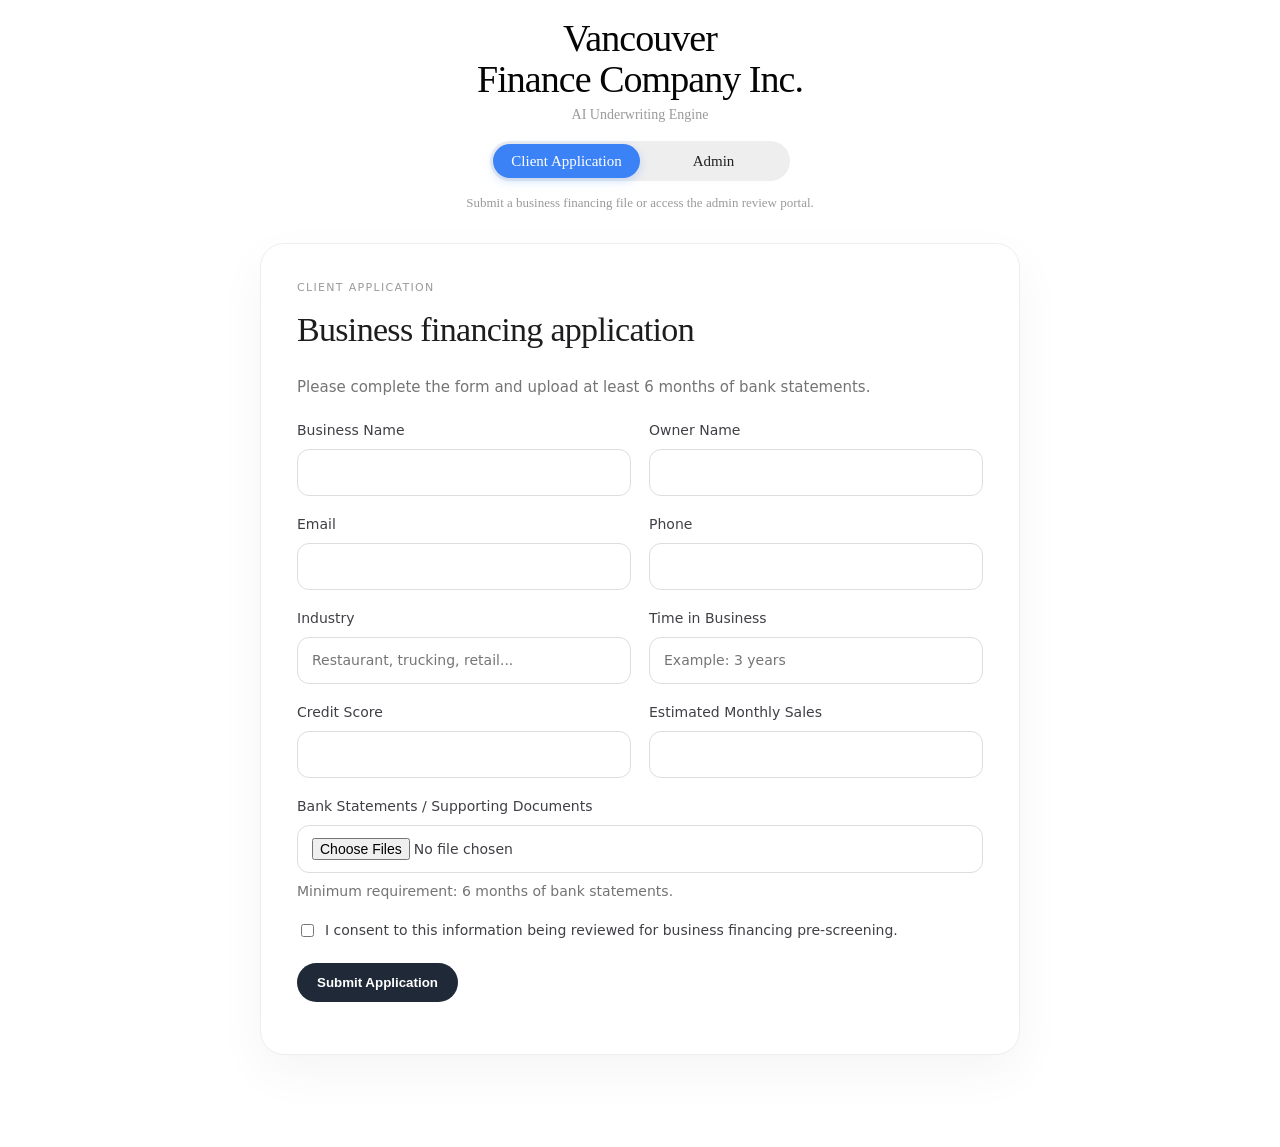
==== index.html @ 7d9a978a "Update landing admin link to latest Apps Script deployment" ====
<!doctype html>
<html lang="en">
<head>
  <meta charset="UTF-8" />
  <meta name="viewport" content="width=device-width, initial-scale=1.0" />
  <title>Vancouver Finance Company Inc. | AI Underwriting Engine</title>
  <link rel="stylesheet" href="styles.css" />
  <link rel="stylesheet" href="premium-landing.css" />
</head>
<body class="landing-page">
  <main id="top" class="landing-tabs-shell">
    <section class="landing-tabs-card">
      <div class="landing-logo">VFC</div>
      <h1>Vancouver<br />Finance Company Inc.</h1>
      <p class="landing-subtitle">AI Underwriting Engine</p>

      <div class="landing-tabs">
        <a class="landing-tab primary-tab" href="#apply">Client Application</a>
        <a class="landing-tab" href="https://script.google.com/macros/s/AKfycbyyrmoOGshXpl2N6sewCrq27sXVSqr7CflL_bt0Sd1e2dmcgBIK47Dx4dWyozNFEbI/exec?page=admin">Admin</a>
      </div>

      <p class="landing-note">Submit a business financing file or access the admin review portal.</p>
    </section>

    <section id="apply" class="section-card application-section simple-application-card">
      <div class="section-heading">
        <p class="eyebrow">Client Application</p>
        <h2>Business financing application</h2>
        <p>Please complete the form and upload at least 6 months of bank statements.</p>
      </div>

      <form id="applicationForm" class="form-card inner-form">
        <div class="grid">
          <label>Business Name<input name="businessName" required /></label>
          <label>Owner Name<input name="ownerName" required /></label>
          <label>Email<input name="email" type="email" required /></label>
          <label>Phone<input name="phone" required /></label>
          <label>Industry<input name="industry" placeholder="Restaurant, trucking, retail..." /></label>
          <label>Time in Business<input name="timeInBusiness" placeholder="Example: 3 years" required /></label>
          <label>Credit Score<input name="creditScore" type="number" min="300" max="900" required /></label>
          <label>Estimated Monthly Sales<input name="monthlySalesEstimate" type="number" min="0" required /></label>
        </div>

        <label class="full">Bank Statements / Supporting Documents
          <input name="documents" type="file" multiple required />
        </label>
        <p class="helper-text">Minimum requirement: 6 months of bank statements.</p>

        <label class="consent">
          <input name="consent" type="checkbox" required />
          I consent to this information being reviewed for business financing pre-screening.
        </label>

        <button type="submit">Submit Application</button>
        <p id="statusMessage" class="status"></p>
      </form>
    </section>
  </main>

  <script src="script.js"></script>
</body>
</html>
---- styles.css ----
* { box-sizing: border-box; }

:root {
  font-family: Inter, ui-sans-serif, system-ui, -apple-system, BlinkMacSystemFont, "Segoe UI", sans-serif;
  color: #111827;
  background: #ffffff;
  line-height: 1.5;
}

html { scroll-behavior: smooth; }
body { margin: 0; background: #ffffff; }
a { color: inherit; text-decoration: none; }

.site-header {
  width: min(1180px, calc(100% - 32px));
  margin: 18px auto 0;
  min-height: 72px;
  padding: 12px 16px;
  display: flex;
  align-items: center;
  justify-content: space-between;
  gap: 20px;
  background: rgba(255,255,255,.88);
  border: 1px solid rgba(17,24,39,.08);
  border-radius: 20px;
  position: sticky;
  top: 12px;
  z-index: 20;
  backdrop-filter: blur(18px);
  box-shadow: 0 18px 50px rgba(15,23,42,.07);
}

.brand { display: flex; align-items: center; gap: 12px; }
.brand-mark {
  width: 46px; height: 46px; border-radius: 14px;
  display: grid; place-items: center;
  background: #111827; color: white; font-weight: 900; letter-spacing: -.03em;
}
.brand strong, .brand small { display: block; }
.brand strong { font-size: 14px; }
.brand small { color: #6b7280; margin-top: 2px; }

nav { display: flex; align-items: center; gap: 22px; font-size: 14px; font-weight: 700; }
.nav-button { padding: 10px 16px; border-radius: 999px; background: #111827; color: white; }

main { width: min(1180px, calc(100% - 32px)); margin: 0 auto; }

.landing-page main { width: 100%; }
.landing-tabs-shell {
  min-height: 100vh;
  display: grid;
  align-items: start;
  justify-items: center;
  padding: 54px 18px 80px;
  background: #ffffff;
}

.landing-tabs-card {
  width: min(760px, 100%);
  text-align: center;
  background: #ffffff;
  border: 1px solid #f1f1f1;
  border-radius: 34px;
  padding: clamp(34px, 8vw, 76px);
  box-shadow: 0 30px 90px rgba(15,23,42,.08);
}

.landing-logo {
  width: 76px;
  height: 76px;
  border-radius: 24px;
  margin: 0 auto 26px;
  display: grid;
  place-items: center;
  background: #111827;
  color: #ffffff;
  font-weight: 950;
  letter-spacing: -.05em;
}

.landing-tabs-card h1 {
  font-size: clamp(44px, 7vw, 76px);
  line-height: .96;
  margin: 0;
  letter-spacing: -.06em;
  color: #111827;
}

.landing-subtitle {
  margin: 22px 0 0;
  font-size: clamp(20px, 3vw, 30px);
  font-weight: 850;
  color: #111827;
}

.landing-tabs {
  margin: 34px auto 0;
  display: grid;
  grid-template-columns: repeat(2, minmax(0,1fr));
  gap: 14px;
  max-width: 560px;
}

.landing-tab {
  min-height: 72px;
  border: 1px solid #d1d5db;
  border-radius: 20px;
  display: grid;
  place-items: center;
  font-size: 18px;
  font-weight: 900;
  background: #ffffff;
  color: #111827;
  transition: transform .18s ease, box-shadow .18s ease;
}

.landing-tab:hover { transform: translateY(-2px); box-shadow: 0 16px 36px rgba(15,23,42,.10); }
.primary-tab { background: #111827; color: #ffffff; border-color: #111827; }
.landing-note { margin: 22px 0 0; color: #6b7280; }
.simple-application-card { width: min(980px, calc(100% - 32px)); margin-top: 28px; }
.helper-text { color: #6b7280; margin: 8px 0 0; font-size: 14px; }

.landing-hero {
  min-height: 680px;
  display: grid;
  grid-template-columns: 1.15fr .85fr;
  gap: 28px;
  align-items: center;
  padding: 70px 0 48px;
}

.simple-hero { padding: 76px 0 36px; }
.hero-copy { padding: 30px 8px; }
.eyebrow {
  margin: 0 0 16px;
  text-transform: uppercase;
  letter-spacing: .16em;
  font-size: 12px;
  color: #6b7280;
  font-weight: 850;
}

h1, h2, h3 { margin-top: 0; letter-spacing: -.035em; }
h1 { font-size: clamp(48px, 6.3vw, 86px); line-height: .98; margin-bottom: 24px; max-width: 900px; }
h2 { font-size: clamp(30px, 4vw, 50px); line-height: 1.05; }
h3 { font-size: 20px; }

.subtitle { color: #4b5563; font-size: clamp(18px, 2vw, 22px); max-width: 760px; }
.hero-actions { display: flex; gap: 12px; flex-wrap: wrap; margin-top: 30px; }
.primary-link, .secondary-link { padding: 14px 20px; border-radius: 999px; font-weight: 850; }
.primary-link { background: #111827; color: white; }
.secondary-link { background: white; border: 1px solid #d1d5db; }

.trust-row { display: flex; gap: 10px; flex-wrap: wrap; margin-top: 34px; }
.trust-row span { padding: 8px 12px; border: 1px solid #d7d9dd; border-radius: 999px; font-size: 12px; font-weight: 750; color: #4b5563; background: rgba(255,255,255,.5); }

.hero-panel {
  background: #111827;
  color: white;
  border-radius: 32px;
  padding: 30px;
  min-height: 510px;
  box-shadow: 0 35px 90px rgba(17,24,39,.2);
  position: relative;
  overflow: hidden;
}
.hero-panel::after { content: ""; position: absolute; width: 280px; height: 280px; border-radius: 50%; right: -100px; top: -90px; background: rgba(255,255,255,.08); }
.panel-topline { display: flex; justify-content: space-between; gap: 16px; color: #cbd5e1; font-size: 13px; }
.panel-topline strong { color: #d1fae5; }
.hero-panel h2 { margin-top: 54px; font-size: 30px; }
.score-orb { width: 112px; height: 112px; border-radius: 50%; display: grid; place-items: center; background: white; color: #111827; font-size: 40px; font-weight: 900; margin: 30px 0; }
.metric-list { display: grid; gap: 10px; }
.metric-list div { display: flex; justify-content: space-between; gap: 20px; padding: 13px 0; border-bottom: 1px solid rgba(255,255,255,.12); }
.metric-list span { color: #94a3b8; }
.panel-note { color: #cbd5e1; font-size: 13px; margin-top: 22px; }

.section-card, .form-card, .dashboard-card {
  background: white;
  border: 1px solid #e5e7eb;
  border-radius: 28px;
  box-shadow: 0 20px 60px rgba(15,23,42,.07);
  padding: clamp(24px, 5vw, 54px);
  margin-bottom: 28px;
}
.section-heading { max-width: 780px; margin-bottom: 34px; }
.section-heading p:last-child { color: #6b7280; font-size: 18px; }

.steps-grid { display: grid; grid-template-columns: repeat(4, minmax(0,1fr)); gap: 14px; }
.steps-grid article { padding: 22px; border: 1px solid #e5e7eb; border-radius: 20px; background: #fafafa; }
.steps-grid article > span { font-size: 12px; font-weight: 900; color: #9ca3af; }
.steps-grid h3 { margin: 24px 0 10px; }
.steps-grid p { color: #6b7280; font-size: 14px; }

.split-section { display: grid; grid-template-columns: .9fr 1.1fr; gap: 28px; margin: 28px 0; }
.dark-card { background: #111827; color: white; margin: 0; }
.dark-card p:last-child { color: #cbd5e1; }
.feature-list { display: grid; gap: 12px; }
.feature-list div { background: white; border: 1px solid #e5e7eb; border-radius: 20px; padding: 22px; display: grid; gap: 6px; }
.feature-list span { color: #6b7280; }

.application-section { margin-top: 28px; }
.inner-form { box-shadow: none; margin: 0; padding: 0; border: 0; }
.grid { display: grid; grid-template-columns: repeat(2, minmax(0,1fr)); gap: 18px; }
label { display: flex; flex-direction: column; gap: 8px; font-weight: 750; color: #374151; }
input, select, textarea { width: 100%; border: 1px solid #d1d5db; border-radius: 14px; padding: 14px 16px; font: inherit; background: #fff; }
input:focus, textarea:focus { outline: 2px solid #111827; outline-offset: 2px; }
.full, .consent { margin-top: 18px; }
.consent { flex-direction: row; align-items: center; font-weight: 500; }
.consent input { width: auto; }
button { margin-top: 22px; border: 0; border-radius: 999px; padding: 14px 24px; font-weight: 850; cursor: pointer; background: #111827; color: white; }
.button-row { display: flex; gap: 12px; flex-wrap: wrap; }
.status { color: #2563eb; font-weight: 750; }

.metric-grid { display: grid; grid-template-columns: repeat(4,minmax(0,1fr)); gap: 16px; }
.metric { border: 1px solid #e5e7eb; border-radius: 18px; padding: 18px; }
.metric span { color: #6b7280; font-size: 13px; }
.metric strong { display: block; margin-top: 8px; font-size: 24px; }

.site-footer { width: min(1180px, calc(100% - 32px)); margin: 24px auto 50px; padding: 22px 4px; display: flex; justify-content: space-between; gap: 20px; color: #6b7280; font-size: 13px; }
.site-footer strong { color: #111827; }

@media (max-width: 900px) {
  .landing-hero, .split-section { grid-template-columns: 1fr; }
  .steps-grid { grid-template-columns: repeat(2,minmax(0,1fr)); }
  nav a:not(.nav-button) { display: none; }
}

@media (max-width: 640px) {
  .site-header { width: min(100% - 20px,1180px); }
  .brand strong { max-width: 170px; }
  .landing-hero { padding-top: 44px; }
  .grid, .metric-grid, .steps-grid, .landing-tabs { grid-template-columns: 1fr; }
  .site-footer { flex-direction: column; }
  h1 { font-size: 48px; }
  .landing-tabs-shell { padding-top: 28px; }
}
---- premium-landing.css ----
body.landing-page {
  background: #ffffff;
  color: #1d1d1f;
}

.landing-tabs-shell {
  min-height: auto;
  display: grid;
  align-items: start;
  justify-items: center;
  padding: 18px 16px 64px;
  background: #ffffff;
}

.landing-tabs-card {
  width: min(660px, 100%);
  text-align: center;
  background: transparent;
  border: 0;
  border-radius: 0;
  padding: 0 0 18px;
  box-shadow: none;
}

.landing-logo {
  display: none;
}

.landing-tabs-card h1 {
  font-family: Georgia, 'Times New Roman', serif;
  font-size: clamp(28px, 4vw, 38px);
  line-height: 1.08;
  margin: 0;
  letter-spacing: -0.025em;
  font-weight: 500;
  color: #050505;
}

.landing-subtitle {
  margin: 4px 0 0;
  font-family: Georgia, 'Times New Roman', serif;
  font-size: 14px;
  font-weight: 400;
  letter-spacing: 0;
  color: #9a9a9a;
}

.landing-tabs {
  margin: 16px auto 0;
  display: grid;
  grid-template-columns: repeat(2, minmax(0,1fr));
  gap: 0;
  max-width: 300px;
  padding: 3px;
  background: #eeeeef;
  border-radius: 999px;
}

.landing-tab {
  min-height: 34px;
  border: 0;
  border-radius: 999px;
  display: grid;
  place-items: center;
  font-family: Georgia, 'Times New Roman', serif;
  font-size: 15px;
  font-weight: 400;
  letter-spacing: 0;
  background: transparent;
  color: #222222;
  box-shadow: none;
  transition: all .16s ease;
}

.landing-tab:hover {
  transform: none;
  box-shadow: none;
  background: rgba(255,255,255,.65);
}

.primary-tab {
  background: #3b82f6;
  color: #ffffff;
  box-shadow: 0 3px 10px rgba(59, 130, 246, .25);
}

.landing-note {
  margin: 12px 0 0;
  color: #9a9a9a;
  font-family: Georgia, 'Times New Roman', serif;
  font-size: 13px;
}

.portal-links {
  margin: 10px auto 0;
  display: flex;
  justify-content: center;
  gap: 8px;
  flex-wrap: wrap;
}

.portal-pill {
  min-width: 104px;
  padding: 8px 16px;
  border-radius: 999px;
  border: 1px solid #cfe0ff;
  background: #eef5ff;
  color: #2563eb;
  font-family: Georgia, 'Times New Roman', serif;
  font-size: 14px;
  line-height: 1;
}

.portal-pill.green {
  border-color: #9ee7ca;
  background: #ecfff6;
  color: #059669;
}

.simple-application-card {
  width: min(760px, calc(100% - 32px));
  margin-top: 12px;
  border-radius: 24px;
  border: 1px solid #eeeeee;
  box-shadow: 0 18px 50px rgba(15,23,42,.045);
  padding: clamp(22px, 4vw, 36px);
}

.section-heading {
  margin-bottom: 22px;
}

.section-heading h2 {
  font-family: Georgia, 'Times New Roman', serif;
  font-weight: 500;
  letter-spacing: -0.02em;
  font-size: clamp(24px, 3vw, 34px);
}

.section-heading p:last-child {
  color: #777777;
  font-size: 15px;
}

.eyebrow {
  color: #9a9a9a;
  font-weight: 500;
  letter-spacing: .12em;
  font-size: 11px;
}

label {
  font-weight: 500;
  color: #3f3f46;
  font-size: 14px;
}

input, select, textarea {
  border-color: #dddddd;
  background: #ffffff;
  border-radius: 12px;
  padding: 12px 14px;
}

input:focus, textarea:focus {
  outline: 1.5px solid #3b82f6;
  outline-offset: 2px;
}

button {
  background: #1f2937;
  font-weight: 600;
  letter-spacing: 0;
  padding: 12px 20px;
}

.helper-text, .section-heading p:last-child {
  color: #747474;
}

@media (max-width: 640px) {
  .landing-tabs-card h1 {
    font-size: 30px;
  }

  .landing-tabs {
    max-width: 100%;
  }

  .landing-tabs-shell {
    padding-top: 18px;
  }
}
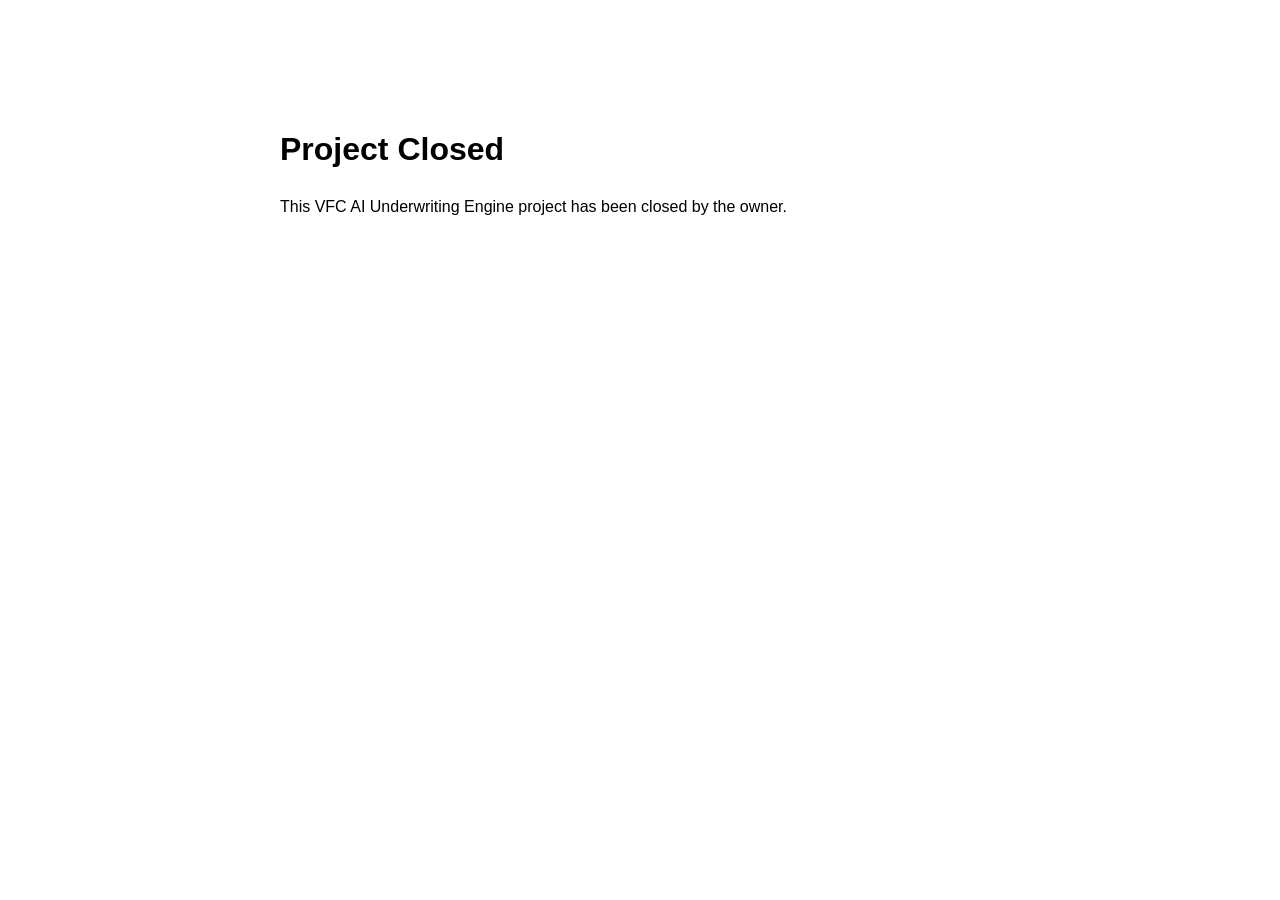
==== commit c066c61b: "Close VFC public project page" ====
--- a/index.html
+++ b/index.html
@@ -3,60 +3,12 @@
 <head>
   <meta charset="UTF-8" />
   <meta name="viewport" content="width=device-width, initial-scale=1.0" />
-  <title>Vancouver Finance Company Inc. | AI Underwriting Engine</title>
-  <link rel="stylesheet" href="styles.css" />
-  <link rel="stylesheet" href="premium-landing.css" />
+  <title>Project Closed</title>
 </head>
-<body class="landing-page">
-  <main id="top" class="landing-tabs-shell">
-    <section class="landing-tabs-card">
-      <div class="landing-logo">VFC</div>
-      <h1>Vancouver<br />Finance Company Inc.</h1>
-      <p class="landing-subtitle">AI Underwriting Engine</p>
-
-      <div class="landing-tabs">
-        <a class="landing-tab primary-tab" href="#apply">Client Application</a>
-        <a class="landing-tab" href="https://script.google.com/macros/s/AKfycbyyrmoOGshXpl2N6sewCrq27sXVSqr7CflL_bt0Sd1e2dmcgBIK47Dx4dWyozNFEbI/exec?page=admin">Admin</a>
-      </div>
-
-      <p class="landing-note">Submit a business financing file or access the admin review portal.</p>
-    </section>
-
-    <section id="apply" class="section-card application-section simple-application-card">
-      <div class="section-heading">
-        <p class="eyebrow">Client Application</p>
-        <h2>Business financing application</h2>
-        <p>Please complete the form and upload at least 6 months of bank statements.</p>
-      </div>
-
-      <form id="applicationForm" class="form-card inner-form">
-        <div class="grid">
-          <label>Business Name<input name="businessName" required /></label>
-          <label>Owner Name<input name="ownerName" required /></label>
-          <label>Email<input name="email" type="email" required /></label>
-          <label>Phone<input name="phone" required /></label>
-          <label>Industry<input name="industry" placeholder="Restaurant, trucking, retail..." /></label>
-          <label>Time in Business<input name="timeInBusiness" placeholder="Example: 3 years" required /></label>
-          <label>Credit Score<input name="creditScore" type="number" min="300" max="900" required /></label>
-          <label>Estimated Monthly Sales<input name="monthlySalesEstimate" type="number" min="0" required /></label>
-        </div>
-
-        <label class="full">Bank Statements / Supporting Documents
-          <input name="documents" type="file" multiple required />
-        </label>
-        <p class="helper-text">Minimum requirement: 6 months of bank statements.</p>
-
-        <label class="consent">
-          <input name="consent" type="checkbox" required />
-          I consent to this information being reviewed for business financing pre-screening.
-        </label>
-
-        <button type="submit">Submit Application</button>
-        <p id="statusMessage" class="status"></p>
-      </form>
-    </section>
+<body>
+  <main style="font-family: Arial, sans-serif; max-width: 720px; margin: 80px auto; padding: 24px; line-height: 1.5;">
+    <h1>Project Closed</h1>
+    <p>This VFC AI Underwriting Engine project has been closed by the owner.</p>
   </main>
-
-  <script src="script.js"></script>
 </body>
 </html>
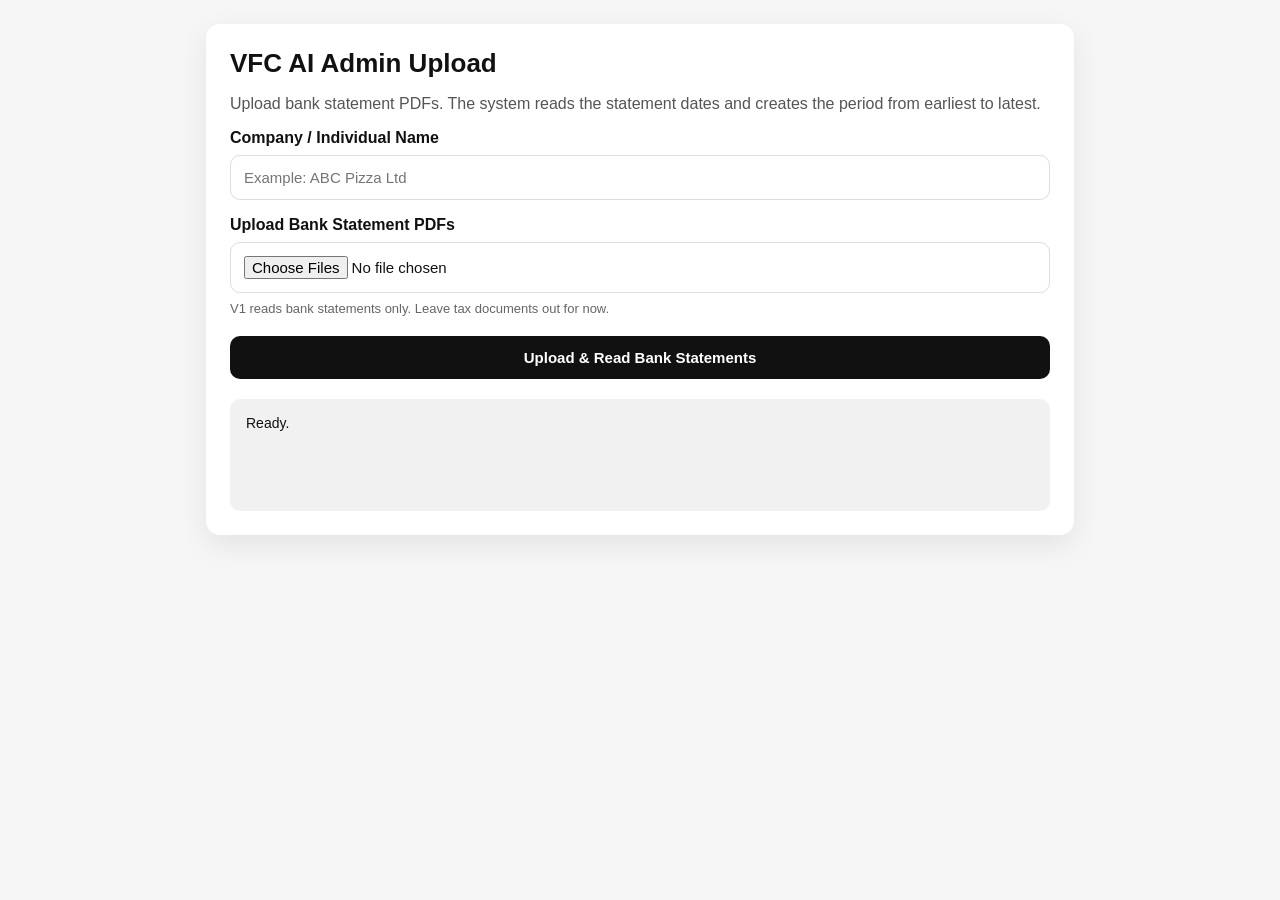
==== commit 639c6c79: "Add root index page" ====
--- a/index.html
+++ b/index.html
@@ -1,14 +1,92 @@
-<!doctype html>
-<html lang="en">
-<head>
-  <meta charset="UTF-8" />
-  <meta name="viewport" content="width=device-width, initial-scale=1.0" />
-  <title>Project Closed</title>
-</head>
-<body>
-  <main style="font-family: Arial, sans-serif; max-width: 720px; margin: 80px auto; padding: 24px; line-height: 1.5;">
-    <h1>Project Closed</h1>
-    <p>This VFC AI Underwriting Engine project has been closed by the owner.</p>
-  </main>
-</body>
+<!DOCTYPE html>
+<html>
+  <head>
+    <base target="_top">
+    <meta name="viewport" content="width=device-width, initial-scale=1">
+    <style>
+      body { font-family: Arial, sans-serif; margin: 0; padding: 24px; background: #f6f6f6; color: #111; }
+      .card { max-width: 820px; margin: 0 auto; background: #fff; padding: 24px; border-radius: 14px; box-shadow: 0 10px 30px rgba(0,0,0,0.08); }
+      h1 { margin: 0 0 8px; font-size: 26px; }
+      p { color: #555; }
+      label { display: block; font-weight: bold; margin-top: 16px; }
+      input, button { width: 100%; box-sizing: border-box; padding: 13px; margin-top: 8px; border-radius: 10px; border: 1px solid #ddd; font-size: 15px; }
+      button { background: #111; color: #fff; border: none; cursor: pointer; font-weight: bold; margin-top: 20px; }
+      button:disabled { background: #777; }
+      .note { font-size: 13px; color: #666; margin-top: 8px; }
+      #result { white-space: pre-wrap; background: #f1f1f1; padding: 16px; margin-top: 20px; border-radius: 10px; min-height: 80px; font-size: 14px; }
+    </style>
+  </head>
+  <body>
+    <div class="card">
+      <h1>VFC AI Admin Upload</h1>
+      <p>Upload bank statement PDFs. The system reads the statement dates and creates the period from earliest to latest.</p>
+
+      <label>Company / Individual Name</label>
+      <input id="companyName" placeholder="Example: ABC Pizza Ltd">
+
+      <label>Upload Bank Statement PDFs</label>
+      <input id="files" type="file" accept="application/pdf" multiple>
+      <div class="note">V1 reads bank statements only. Leave tax documents out for now.</div>
+
+      <button id="uploadButton" onclick="uploadStatements()">Upload & Read Bank Statements</button>
+      <div id="result">Ready.</div>
+    </div>
+
+    <script>
+      async function uploadStatements() {
+        const companyName = document.getElementById('companyName').value.trim();
+        const fileInput = document.getElementById('files');
+        const result = document.getElementById('result');
+        const button = document.getElementById('uploadButton');
+
+        if (!companyName) {
+          alert('Enter company or individual name.');
+          return;
+        }
+
+        if (!fileInput.files.length) {
+          alert('Select at least one PDF bank statement.');
+          return;
+        }
+
+        button.disabled = true;
+        result.innerText = 'Uploading PDFs, reading statements, and creating summary...';
+
+        try {
+          const files = [];
+          for (const file of fileInput.files) {
+            const base64 = await toBase64(file);
+            files.push({
+              name: file.name,
+              mimeType: file.type || 'application/pdf',
+              base64: base64.split(',')[1]
+            });
+          }
+
+          google.script.run
+            .withSuccessHandler(function(response) {
+              button.disabled = false;
+              result.innerText = JSON.stringify(response, null, 2);
+            })
+            .withFailureHandler(function(error) {
+              button.disabled = false;
+              result.innerText = 'Error: ' + error.message;
+            })
+            .uploadStatementBatch(companyName, files);
+        } catch (error) {
+          button.disabled = false;
+          result.innerText = 'Error: ' + error.message;
+        }
+      }
+
+      function toBase64(file) {
+        return new Promise(function(resolve, reject) {
+          const reader = new FileReader();
+          reader.readAsDataURL(file);
+          reader.onload = function() { resolve(reader.result); };
+          reader.onerror = function(error) { reject(error); };
+        });
+      }
+    </script>
+  </body>
 </html>
